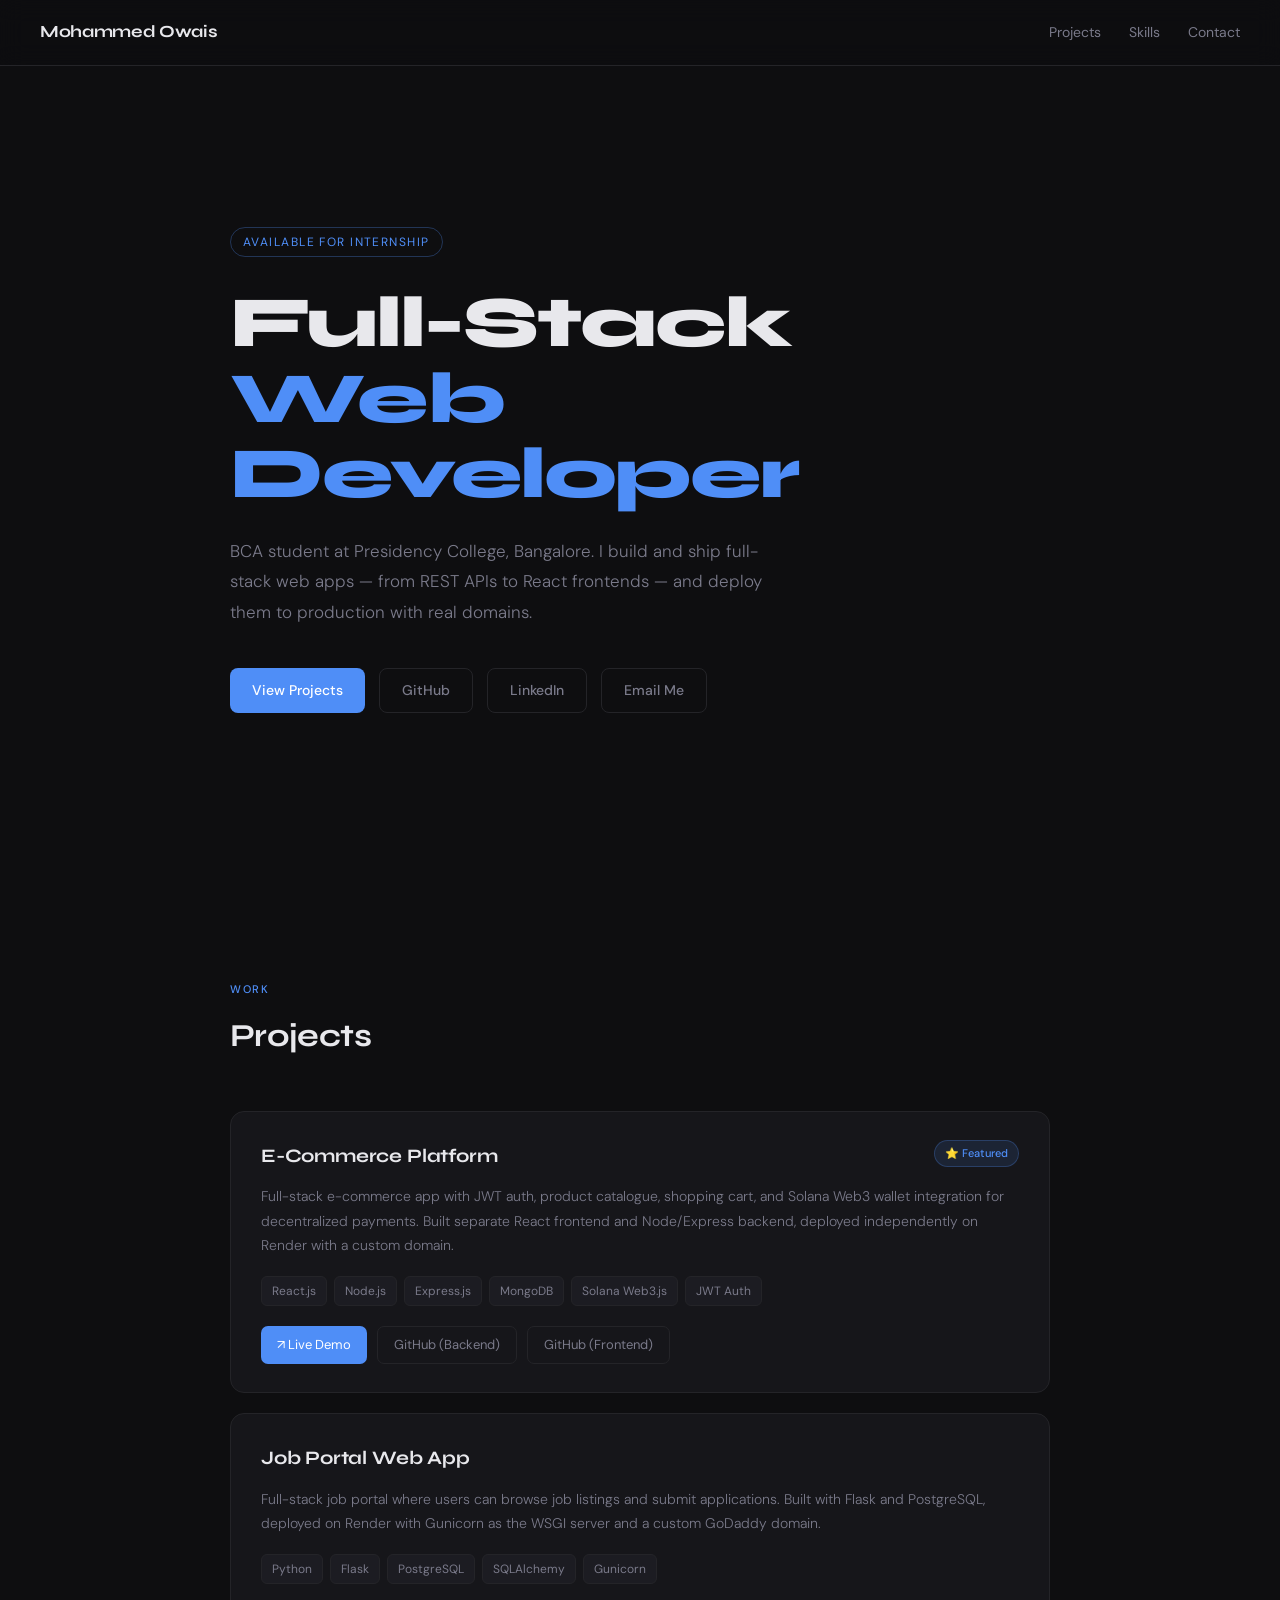
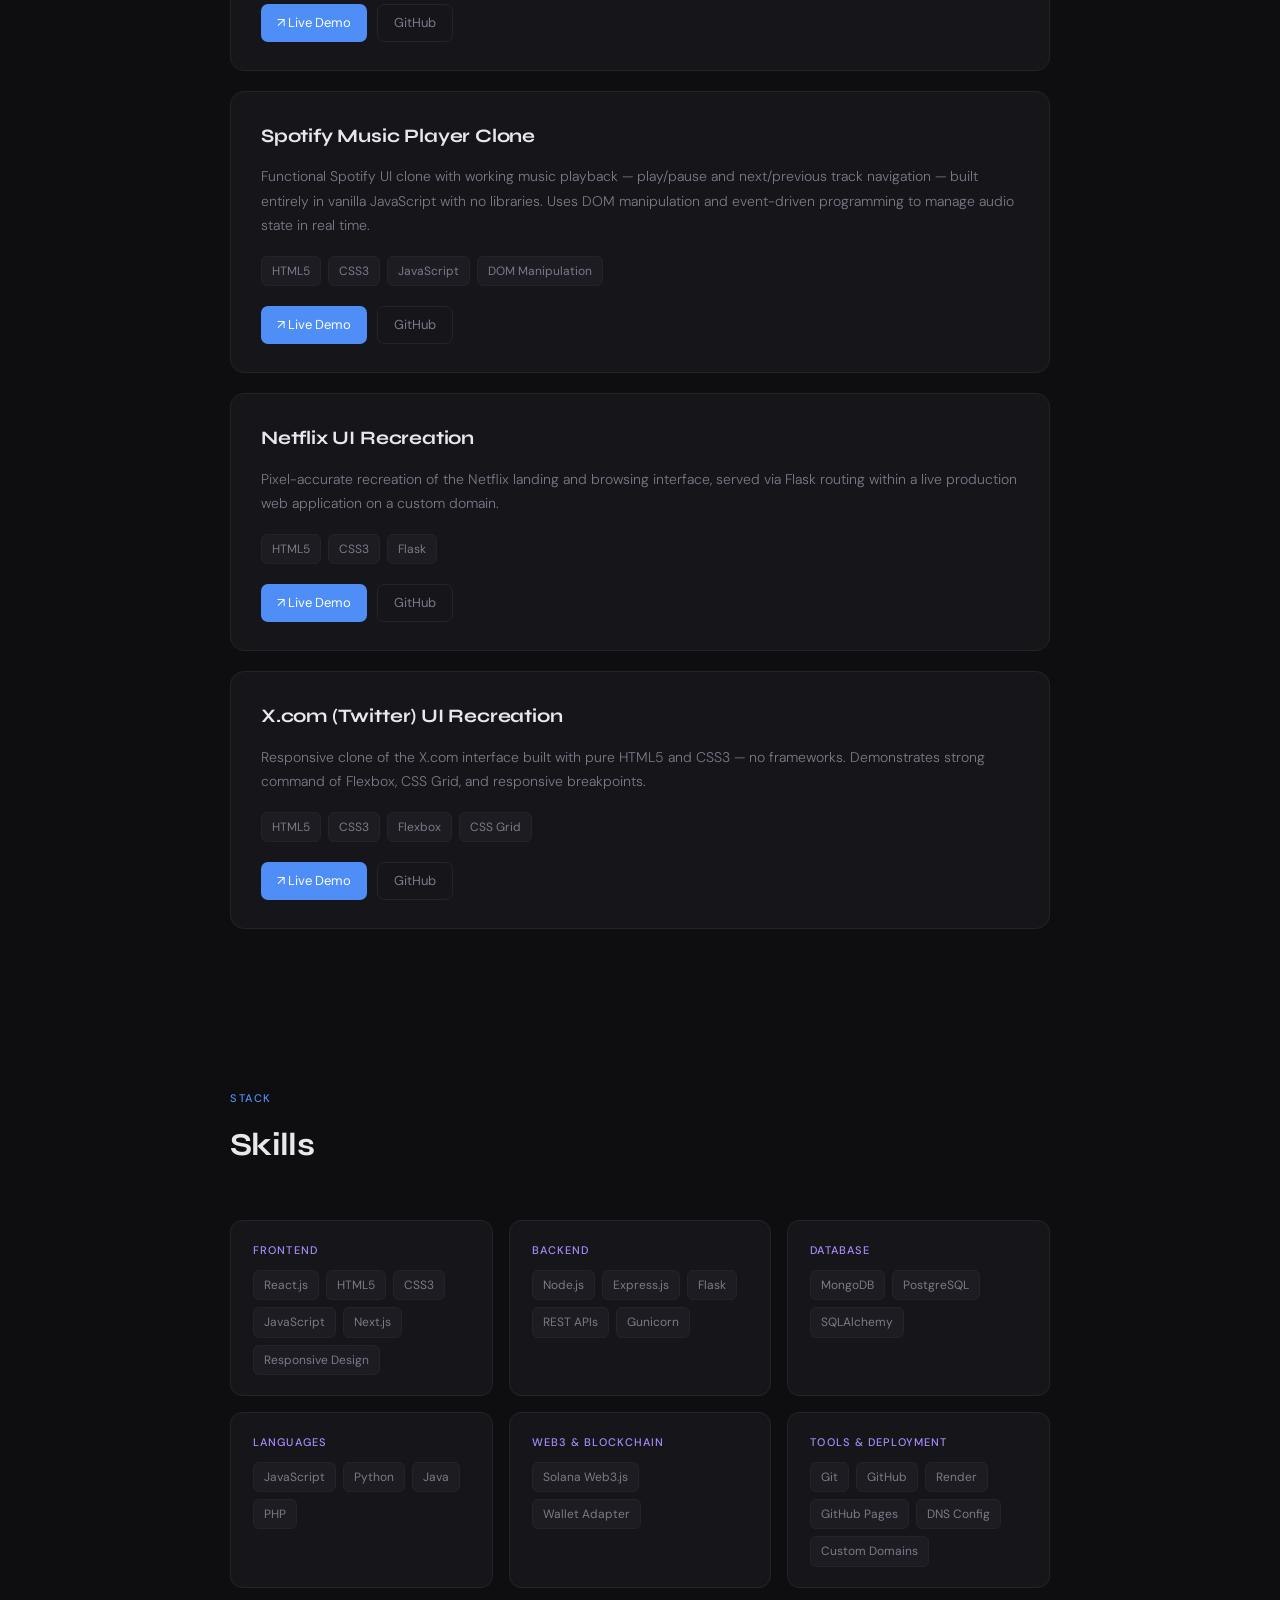
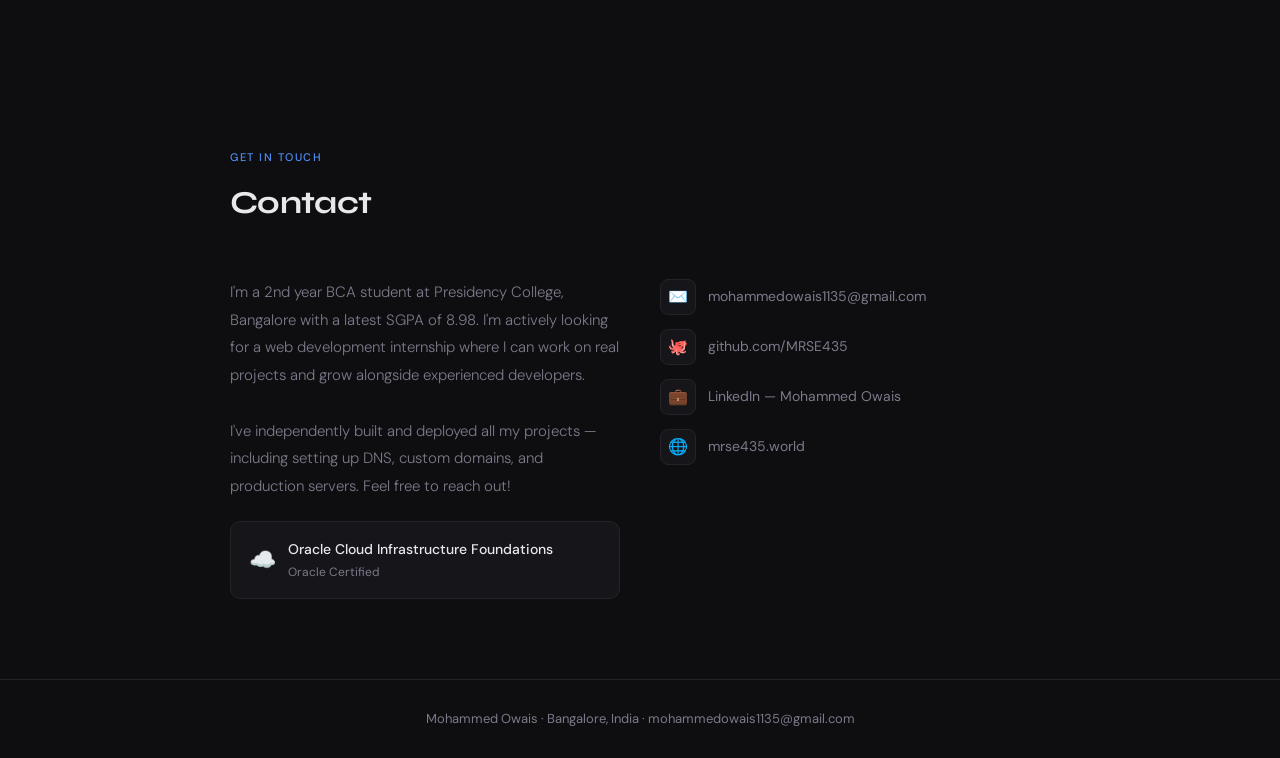
==== templates/Portfolio/index.html @ cd97cc3c "Add portfolio index.html with structure and styles This HTML file serves as the main structure for a" ====
<!DOCTYPE html>
<html lang="en">
<head>
  <meta charset="UTF-8" />
  <meta name="viewport" content="width=device-width, initial-scale=1.0"/>
  <title>Mohammed Owais — Web Developer</title>
  <link href="https://fonts.googleapis.com/css2?family=Syne:wght@400;600;700;800&family=DM+Sans:ital,wght@0,300;0,400;0,500;1,300&display=swap" rel="stylesheet"/>
  <style>
    *, *::before, *::after { box-sizing: border-box; margin: 0; padding: 0; }

    :root {
      --bg: #0e0e10;
      --surface: #16161a;
      --border: #242428;
      --text: #e8e8ec;
      --muted: #7a7a8a;
      --accent: #4f8ef7;
      --accent2: #a78bfa;
      --tag-bg: #1c1c22;
    }

    html { scroll-behavior: smooth; }

    body {
      background: var(--bg);
      color: var(--text);
      font-family: 'DM Sans', sans-serif;
      font-size: 15px;
      line-height: 1.7;
      min-height: 100vh;
    }

    /* NAV */
    nav {
      position: fixed; top: 0; left: 0; right: 0;
      z-index: 100;
      padding: 18px 40px;
      display: flex; justify-content: space-between; align-items: center;
      background: rgba(14,14,16,0.85);
      backdrop-filter: blur(12px);
      border-bottom: 1px solid var(--border);
    }
    .nav-name {
      font-family: 'Syne', sans-serif;
      font-weight: 700;
      font-size: 17px;
      color: var(--text);
      text-decoration: none;
      letter-spacing: -0.02em;
    }
    .nav-links { display: flex; gap: 28px; }
    .nav-links a {
      color: var(--muted);
      text-decoration: none;
      font-size: 14px;
      transition: color 0.2s;
    }
    .nav-links a:hover { color: var(--text); }

    /* HERO */
    .hero {
      min-height: 100vh;
      display: flex; align-items: center;
      padding: 120px 40px 80px;
      max-width: 900px;
      margin: 0 auto;
    }
    .hero-inner { width: 100%; }
    .hero-tag {
      display: inline-block;
      font-size: 12px;
      letter-spacing: 0.12em;
      text-transform: uppercase;
      color: var(--accent);
      border: 1px solid rgba(79,142,247,0.3);
      padding: 4px 12px;
      border-radius: 20px;
      margin-bottom: 28px;
    }
    h1 {
      font-family: 'Syne', sans-serif;
      font-size: clamp(42px, 7vw, 72px);
      font-weight: 800;
      line-height: 1.05;
      letter-spacing: -0.03em;
      color: var(--text);
      margin-bottom: 24px;
    }
    h1 span { color: var(--accent); }
    .hero-desc {
      font-size: 17px;
      color: var(--muted);
      max-width: 560px;
      margin-bottom: 40px;
      font-weight: 300;
      line-height: 1.8;
    }
    .hero-links { display: flex; gap: 14px; flex-wrap: wrap; }
    .btn {
      display: inline-flex; align-items: center; gap: 7px;
      padding: 10px 22px;
      border-radius: 8px;
      font-size: 14px;
      font-weight: 500;
      text-decoration: none;
      transition: all 0.2s;
      font-family: 'DM Sans', sans-serif;
    }
    .btn-primary {
      background: var(--accent);
      color: #fff;
    }
    .btn-primary:hover { background: #3a7de0; transform: translateY(-1px); }
    .btn-ghost {
      border: 1px solid var(--border);
      color: var(--muted);
      background: transparent;
    }
    .btn-ghost:hover { border-color: var(--muted); color: var(--text); transform: translateY(-1px); }

    /* SECTIONS */
    section {
      max-width: 900px;
      margin: 0 auto;
      padding: 80px 40px;
    }
    .section-label {
      font-size: 11px;
      letter-spacing: 0.14em;
      text-transform: uppercase;
      color: var(--accent);
      margin-bottom: 10px;
      font-weight: 500;
    }
    h2 {
      font-family: 'Syne', sans-serif;
      font-size: 32px;
      font-weight: 700;
      letter-spacing: -0.02em;
      margin-bottom: 48px;
      color: var(--text);
    }

    /* SKILLS */
    .skills-grid {
      display: grid;
      grid-template-columns: repeat(auto-fill, minmax(260px, 1fr));
      gap: 16px;
    }
    .skill-card {
      background: var(--surface);
      border: 1px solid var(--border);
      border-radius: 12px;
      padding: 20px 22px;
    }
    .skill-card-label {
      font-size: 11px;
      text-transform: uppercase;
      letter-spacing: 0.1em;
      color: var(--accent2);
      margin-bottom: 10px;
      font-weight: 500;
    }
    .skill-tags { display: flex; flex-wrap: wrap; gap: 7px; }
    .tag {
      background: var(--tag-bg);
      color: var(--muted);
      font-size: 12px;
      padding: 4px 10px;
      border-radius: 6px;
      border: 1px solid var(--border);
    }

    /* PROJECTS */
    .projects-list { display: flex; flex-direction: column; gap: 20px; }
    .project-card {
      background: var(--surface);
      border: 1px solid var(--border);
      border-radius: 14px;
      padding: 28px 30px;
      transition: border-color 0.2s, transform 0.2s;
      position: relative;
    }
    .project-card:hover {
      border-color: rgba(79,142,247,0.4);
      transform: translateY(-2px);
    }
    .project-top {
      display: flex;
      justify-content: space-between;
      align-items: flex-start;
      gap: 16px;
      flex-wrap: wrap;
      margin-bottom: 12px;
    }
    .project-name {
      font-family: 'Syne', sans-serif;
      font-size: 19px;
      font-weight: 700;
      color: var(--text);
      letter-spacing: -0.01em;
    }
    .project-star {
      font-size: 11px;
      background: rgba(79,142,247,0.12);
      color: var(--accent);
      border: 1px solid rgba(79,142,247,0.25);
      padding: 3px 10px;
      border-radius: 20px;
      font-weight: 500;
    }
    .project-desc {
      color: var(--muted);
      font-size: 14px;
      margin-bottom: 18px;
      line-height: 1.75;
      font-weight: 300;
    }
    .project-tech { display: flex; flex-wrap: wrap; gap: 7px; margin-bottom: 20px; }
    .project-links { display: flex; gap: 10px; flex-wrap: wrap; }
    .link-btn {
      display: inline-flex; align-items: center; gap: 6px;
      font-size: 13px;
      padding: 7px 16px;
      border-radius: 7px;
      text-decoration: none;
      transition: all 0.2s;
      font-family: 'DM Sans', sans-serif;
    }
    .link-live {
      background: var(--accent);
      color: #fff;
    }
    .link-live:hover { background: #3a7de0; }
    .link-github {
      border: 1px solid var(--border);
      color: var(--muted);
    }
    .link-github:hover { border-color: var(--muted); color: var(--text); }

    /* ABOUT/CONTACT */
    .contact-grid {
      display: grid;
      grid-template-columns: 1fr 1fr;
      gap: 40px;
      align-items: start;
    }
    .contact-info { display: flex; flex-direction: column; gap: 14px; }
    .contact-item {
      display: flex; align-items: center; gap: 12px;
      color: var(--muted);
      text-decoration: none;
      font-size: 14px;
      transition: color 0.2s;
    }
    .contact-item:hover { color: var(--text); }
    .contact-item-icon {
      width: 36px; height: 36px;
      background: var(--surface);
      border: 1px solid var(--border);
      border-radius: 8px;
      display: flex; align-items: center; justify-content: center;
      font-size: 16px;
      flex-shrink: 0;
    }
    .about-text {
      color: var(--muted);
      font-size: 15px;
      line-height: 1.85;
      font-weight: 300;
    }
    .cert-box {
      margin-top: 20px;
      background: var(--surface);
      border: 1px solid var(--border);
      border-radius: 10px;
      padding: 16px 18px;
      display: flex; align-items: center; gap: 12px;
    }
    .cert-icon { font-size: 22px; }
    .cert-title { font-size: 14px; font-weight: 500; color: var(--text); }
    .cert-sub { font-size: 12px; color: var(--muted); }

    /* FOOTER */
    footer {
      border-top: 1px solid var(--border);
      padding: 28px 40px;
      text-align: center;
      color: var(--muted);
      font-size: 13px;
    }

    @media (max-width: 640px) {
      nav { padding: 16px 20px; }
      .nav-links { gap: 16px; }
      .hero { padding: 100px 20px 60px; }
      section { padding: 60px 20px; }
      .contact-grid { grid-template-columns: 1fr; }
      footer { padding: 24px 20px; }
    }
  </style>
</head>
<body>

<nav>
  <a class="nav-name" href="#">Mohammed Owais</a>
  <div class="nav-links">
    <a href="#projects">Projects</a>
    <a href="#skills">Skills</a>
    <a href="#contact">Contact</a>
  </div>
</nav>

<!-- HERO -->
<div class="hero">
  <div class="hero-inner">
    <span class="hero-tag">Available for Internship</span>
    <h1>Full-Stack<br/><span>Web Developer</span></h1>
    <p class="hero-desc">
      BCA student at Presidency College, Bangalore. I build and ship full-stack web apps —
      from REST APIs to React frontends — and deploy them to production with real domains.
    </p>
    <div class="hero-links">
      <a href="#projects" class="btn btn-primary">View Projects</a>
      <a href="https://github.com/MRSE435" target="_blank" class="btn btn-ghost">GitHub</a>
      <a href="https://www.linkedin.com/in/mohammed-owais-66053a2a0/" target="_blank" class="btn btn-ghost">LinkedIn</a>
      <a href="mailto:mohammedowais1135@gmail.com" class="btn btn-ghost">Email Me</a>
    </div>
  </div>
</div>

<!-- PROJECTS -->
<section id="projects">
  <p class="section-label">Work</p>
  <h2>Projects</h2>
  <div class="projects-list">

    <div class="project-card">
      <div class="project-top">
        <span class="project-name">E-Commerce Platform</span>
        <span class="project-star">⭐ Featured</span>
      </div>
      <p class="project-desc">Full-stack e-commerce app with JWT auth, product catalogue, shopping cart, and Solana Web3 wallet integration for decentralized payments. Built separate React frontend and Node/Express backend, deployed independently on Render with a custom domain.</p>
      <div class="project-tech">
        <span class="tag">React.js</span>
        <span class="tag">Node.js</span>
        <span class="tag">Express.js</span>
        <span class="tag">MongoDB</span>
        <span class="tag">Solana Web3.js</span>
        <span class="tag">JWT Auth</span>
      </div>
      <div class="project-links">
        <a href="https://ecomfrontend-1-b46p.onrender.com" target="_blank" class="link-btn link-live">↗ Live Demo</a>
        <a href="https://github.com/MRSE435/ecombackend" target="_blank" class="link-btn link-github">GitHub (Backend)</a>
        <a href="https://github.com/MRSE435/ecomfrontend" target="_blank" class="link-btn link-github">GitHub (Frontend)</a>
      </div>
    </div>

    <div class="project-card">
      <div class="project-top">
        <span class="project-name">Job Portal Web App</span>
      </div>
      <p class="project-desc">Full-stack job portal where users can browse job listings and submit applications. Built with Flask and PostgreSQL, deployed on Render with Gunicorn as the WSGI server and a custom GoDaddy domain.</p>
      <div class="project-tech">
        <span class="tag">Python</span>
        <span class="tag">Flask</span>
        <span class="tag">PostgreSQL</span>
        <span class="tag">SQLAlchemy</span>
        <span class="tag">Gunicorn</span>
      </div>
      <div class="project-links">
        <a href="https://flaskappv2-1.onrender.com" target="_blank" class="link-btn link-live">↗ Live Demo</a>
        <a href="https://github.com/MRSE435/flaskappv2" target="_blank" class="link-btn link-github">GitHub</a>
      </div>
    </div>

    <div class="project-card">
      <div class="project-top">
        <span class="project-name">Spotify Music Player Clone</span>
      </div>
      <p class="project-desc">Functional Spotify UI clone with working music playback — play/pause and next/previous track navigation — built entirely in vanilla JavaScript with no libraries. Uses DOM manipulation and event-driven programming to manage audio state in real time.</p>
      <div class="project-tech">
        <span class="tag">HTML5</span>
        <span class="tag">CSS3</span>
        <span class="tag">JavaScript</span>
        <span class="tag">DOM Manipulation</span>
      </div>
      <div class="project-links">
        <a href="https://spotifyclonev2.onrender.com/" target="_blank" class="link-btn link-live">↗ Live Demo</a>
        <a href="https://github.com/MRSE435/Spotifyclone" target="_blank" class="link-btn link-github">GitHub</a>
      </div>
    </div>

    <div class="project-card">
      <div class="project-top">
        <span class="project-name">Netflix UI Recreation</span>
      </div>
      <p class="project-desc">Pixel-accurate recreation of the Netflix landing and browsing interface, served via Flask routing within a live production web application on a custom domain.</p>
      <div class="project-tech">
        <span class="tag">HTML5</span>
        <span class="tag">CSS3</span>
        <span class="tag">Flask</span>
      </div>
      <div class="project-links">
        <a href="https://www.mrse435.world/netflixclone" target="_blank" class="link-btn link-live">↗ Live Demo</a>
        <a href="https://github.com/MRSE435/GlobalCanvas" target="_blank" class="link-btn link-github">GitHub</a>
      </div>
    </div>

    <div class="project-card">
      <div class="project-top">
        <span class="project-name">X.com (Twitter) UI Recreation</span>
      </div>
      <p class="project-desc">Responsive clone of the X.com interface built with pure HTML5 and CSS3 — no frameworks. Demonstrates strong command of Flexbox, CSS Grid, and responsive breakpoints.</p>
      <div class="project-tech">
        <span class="tag">HTML5</span>
        <span class="tag">CSS3</span>
        <span class="tag">Flexbox</span>
        <span class="tag">CSS Grid</span>
      </div>
      <div class="project-links">
        <a href="https://mrse435.github.io/X.COM-FRONTEND-CLONE/" target="_blank" class="link-btn link-live">↗ Live Demo</a>
        <a href="https://github.com/MRSE435/X.COM-FRONTEND-CLONE" target="_blank" class="link-btn link-github">GitHub</a>
      </div>
    </div>

  </div>
</section>

<!-- SKILLS -->
<section id="skills">
  <p class="section-label">Stack</p>
  <h2>Skills</h2>
  <div class="skills-grid">
    <div class="skill-card">
      <p class="skill-card-label">Frontend</p>
      <div class="skill-tags">
        <span class="tag">React.js</span>
        <span class="tag">HTML5</span>
        <span class="tag">CSS3</span>
        <span class="tag">JavaScript</span>
        <span class="tag">Next.js</span>
        <span class="tag">Responsive Design</span>
      </div>
    </div>
    <div class="skill-card">
      <p class="skill-card-label">Backend</p>
      <div class="skill-tags">
        <span class="tag">Node.js</span>
        <span class="tag">Express.js</span>
        <span class="tag">Flask</span>
        <span class="tag">REST APIs</span>
        <span class="tag">Gunicorn</span>
      </div>
    </div>
    <div class="skill-card">
      <p class="skill-card-label">Database</p>
      <div class="skill-tags">
        <span class="tag">MongoDB</span>
        <span class="tag">PostgreSQL</span>
        <span class="tag">SQLAlchemy</span>
      </div>
    </div>
    <div class="skill-card">
      <p class="skill-card-label">Languages</p>
      <div class="skill-tags">
        <span class="tag">JavaScript</span>
        <span class="tag">Python</span>
        <span class="tag">Java</span>
        <span class="tag">PHP</span>
      </div>
    </div>
    <div class="skill-card">
      <p class="skill-card-label">Web3 & Blockchain</p>
      <div class="skill-tags">
        <span class="tag">Solana Web3.js</span>
        <span class="tag">Wallet Adapter</span>
      </div>
    </div>
    <div class="skill-card">
      <p class="skill-card-label">Tools & Deployment</p>
      <div class="skill-tags">
        <span class="tag">Git</span>
        <span class="tag">GitHub</span>
        <span class="tag">Render</span>
        <span class="tag">GitHub Pages</span>
        <span class="tag">DNS Config</span>
        <span class="tag">Custom Domains</span>
      </div>
    </div>
  </div>
</section>

<!-- CONTACT -->
<section id="contact">
  <p class="section-label">Get in Touch</p>
  <h2>Contact</h2>
  <div class="contact-grid">
    <div>
      <p class="about-text">
        I'm a 2nd year BCA student at Presidency College, Bangalore with a latest SGPA of 8.98.
        I'm actively looking for a web development internship where I can work on real projects
        and grow alongside experienced developers.<br/><br/>
        I've independently built and deployed all my projects — including setting up DNS,
        custom domains, and production servers. Feel free to reach out!
      </p>
      <div class="cert-box">
        <span class="cert-icon">☁️</span>
        <div>
          <div class="cert-title">Oracle Cloud Infrastructure Foundations</div>
          <div class="cert-sub">Oracle Certified</div>
        </div>
      </div>
    </div>
    <div class="contact-info">
      <a href="mailto:mohammedowais1135@gmail.com" class="contact-item">
        <span class="contact-item-icon">✉️</span>
        mohammedowais1135@gmail.com
      </a>
      <a href="https://github.com/MRSE435" target="_blank" class="contact-item">
        <span class="contact-item-icon">🐙</span>
        github.com/MRSE435
      </a>
      <a href="https://www.linkedin.com/in/mohammed-owais-66053a2a0/" target="_blank" class="contact-item">
        <span class="contact-item-icon">💼</span>
        LinkedIn — Mohammed Owais
      </a>
      <a href="http://mrse435.world" target="_blank" class="contact-item">
        <span class="contact-item-icon">🌐</span>
        mrse435.world
      </a>
    </div>
  </div>
</section>

<footer>
  <p>Mohammed Owais · Bangalore, India · mohammedowais1135@gmail.com</p>
</footer>

</body>
</html>
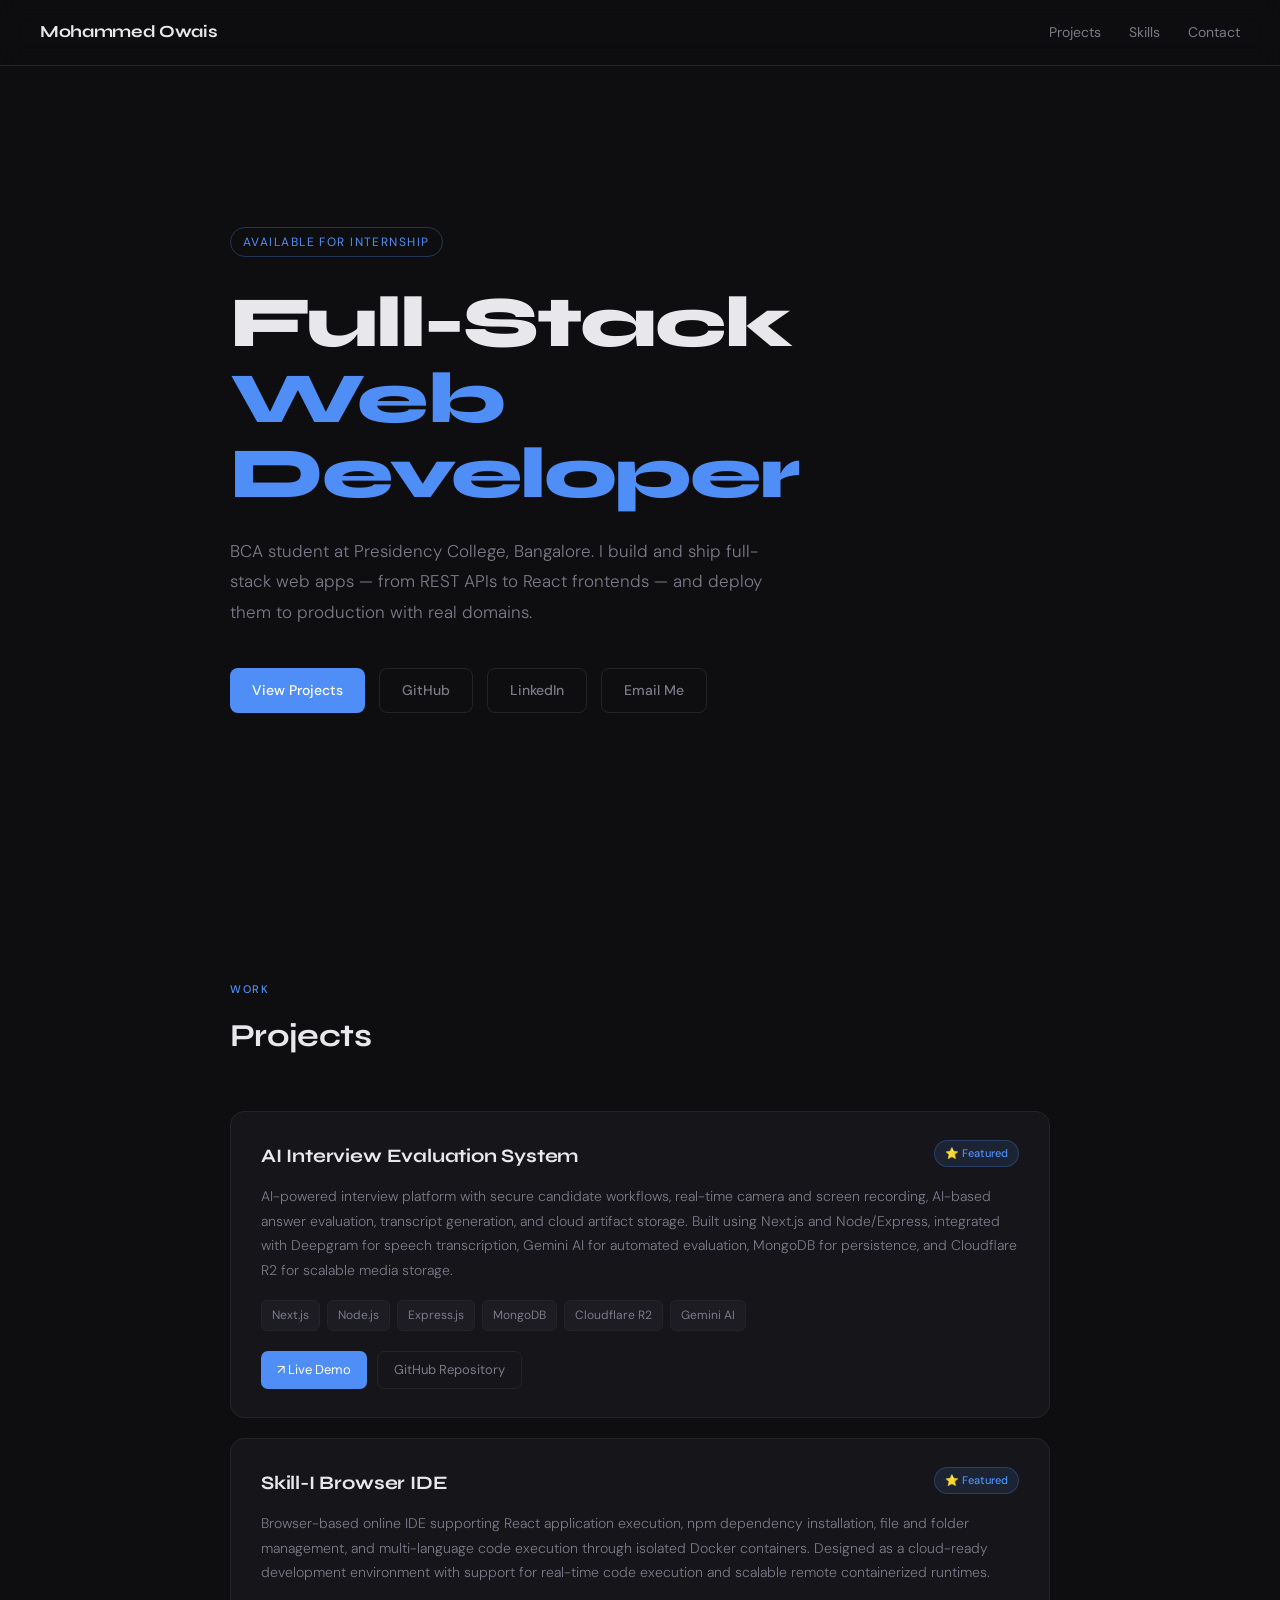
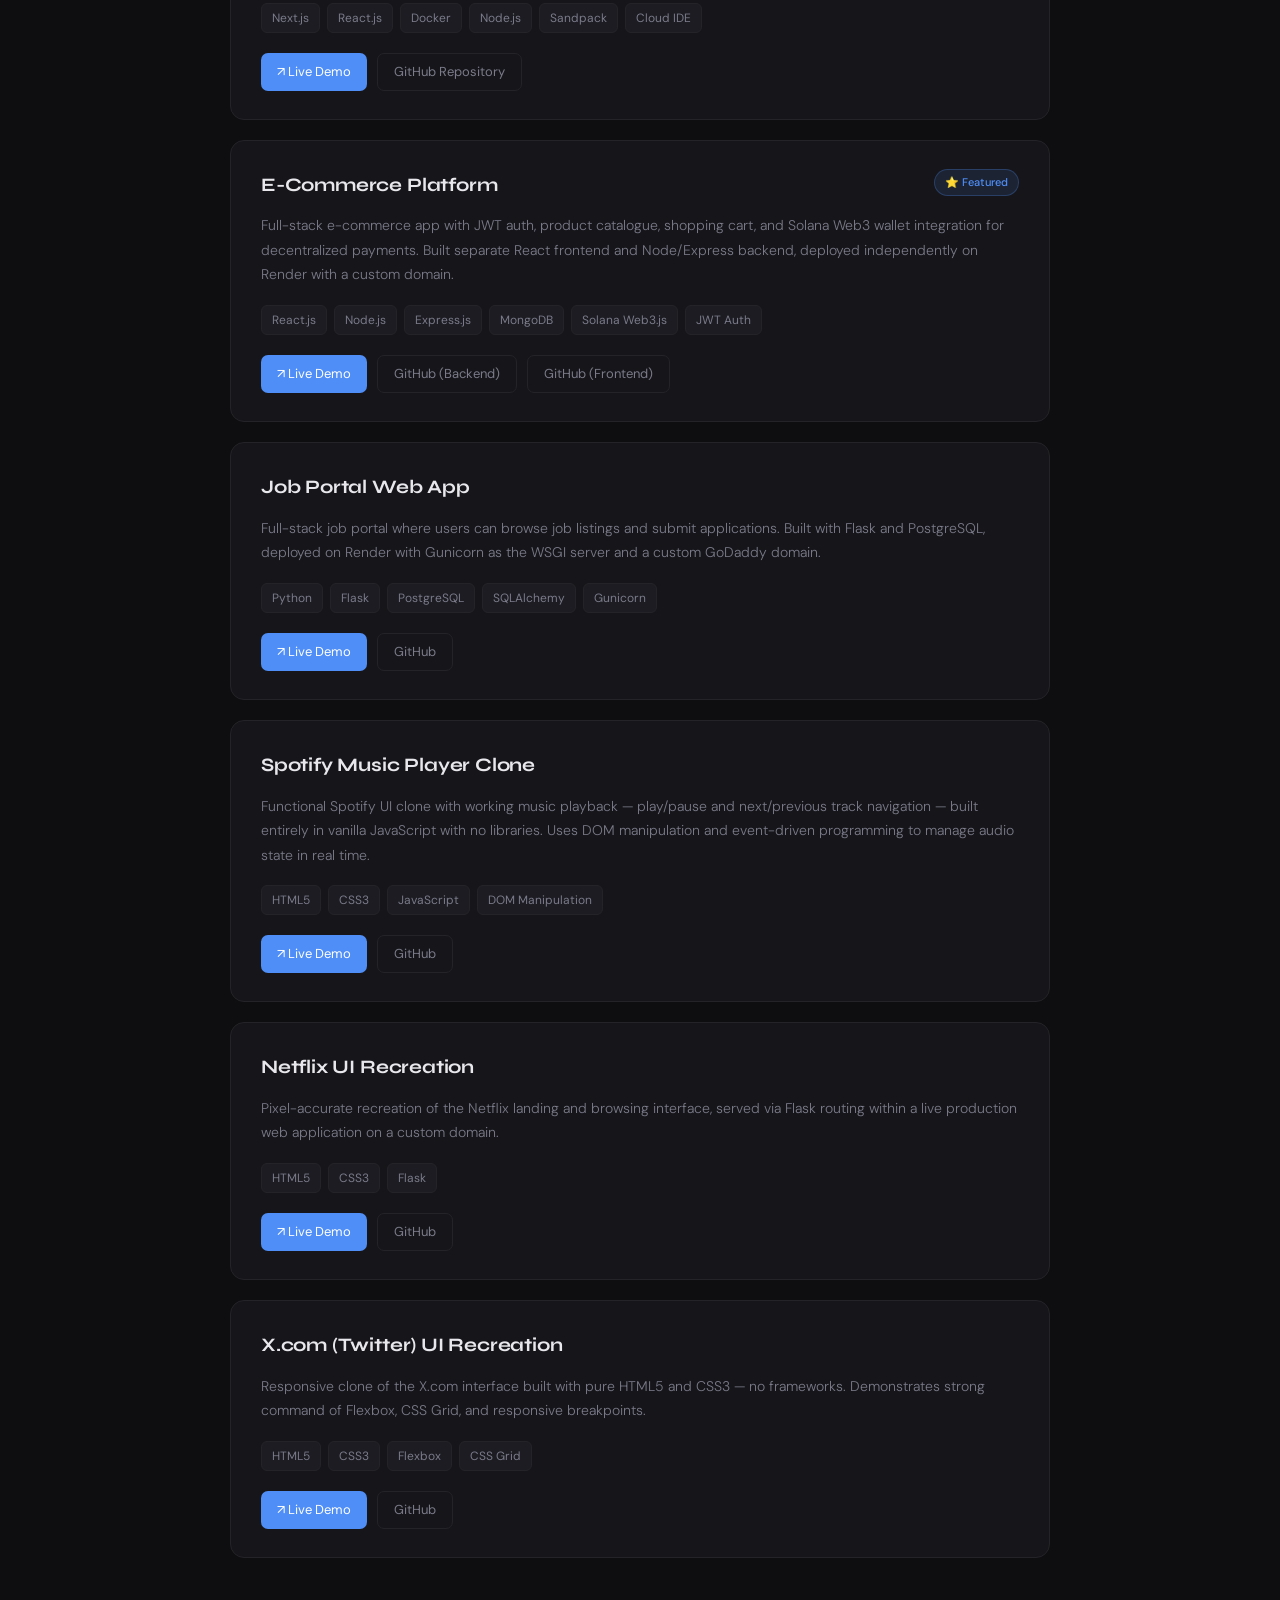
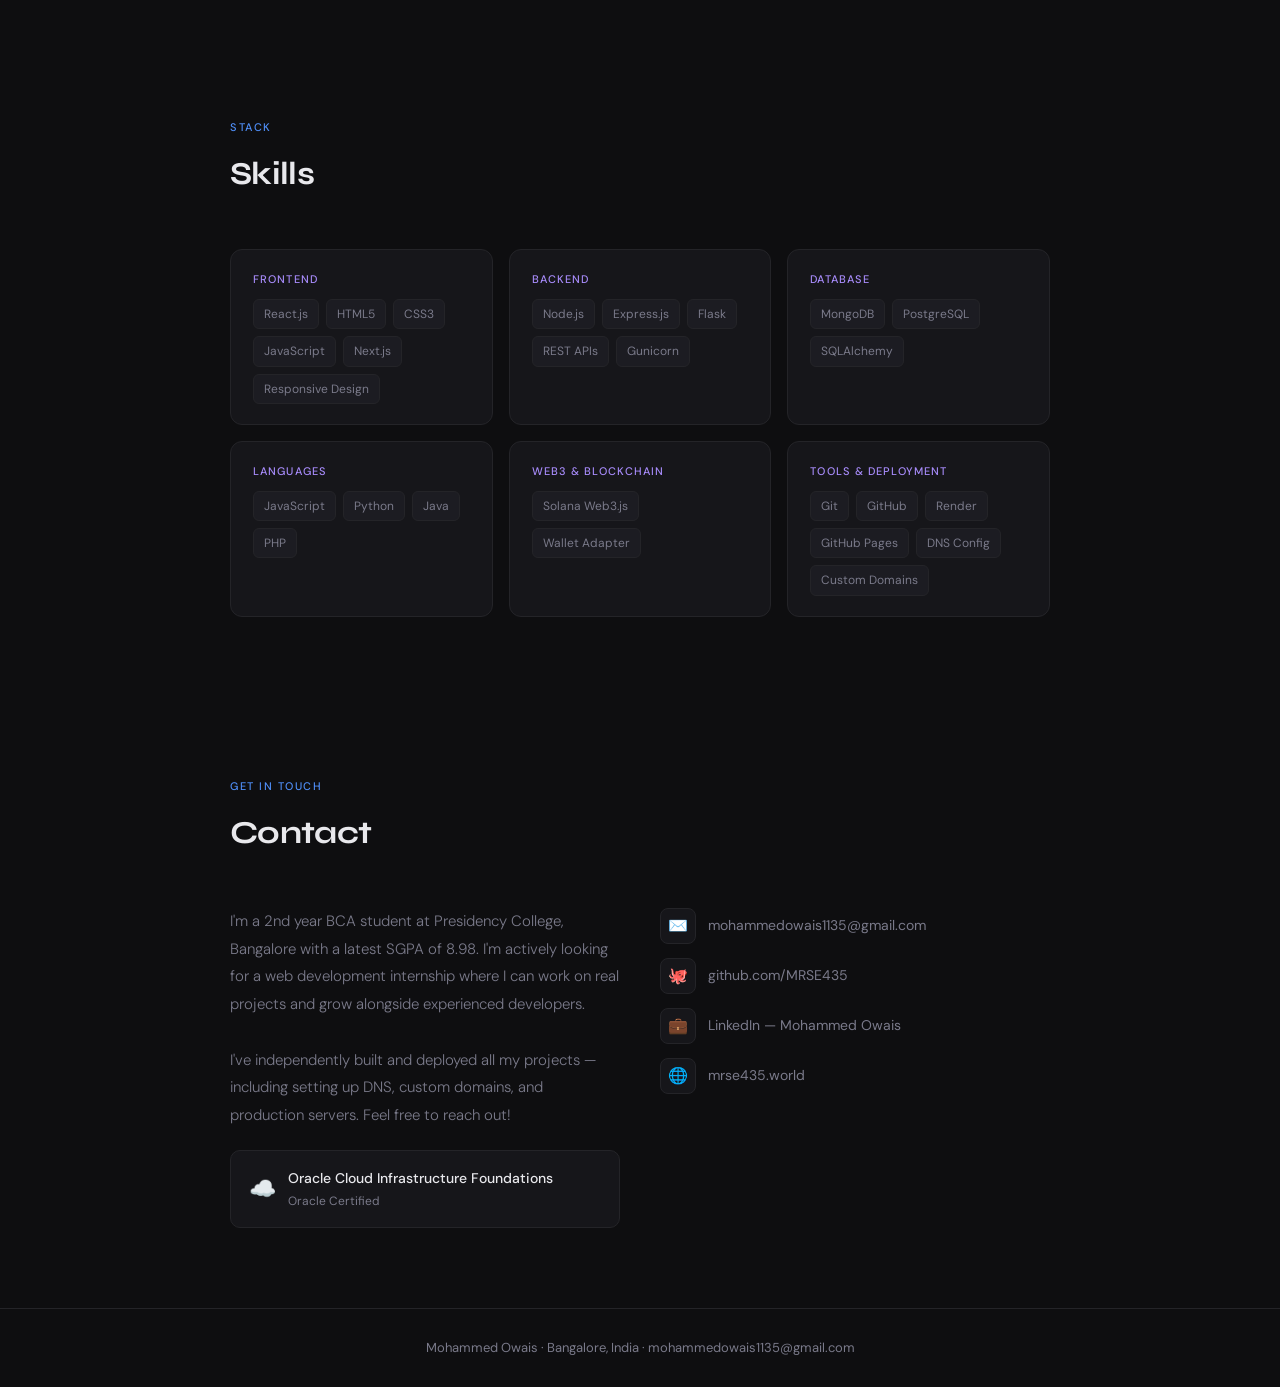
==== commit 0d7c6e6c: "updated portfolio wiht new projects" ====
--- a/templates/Portfolio/index.html
+++ b/templates/Portfolio/index.html
@@ -335,6 +335,62 @@
   <h2>Projects</h2>
   <div class="projects-list">
 
+<div class="project-card">
+  <div class="project-top">
+    <span class="project-name">AI Interview Evaluation System</span>
+    <span class="project-star">⭐ Featured</span>
+  </div>
+
+  <p class="project-desc">
+    AI-powered interview platform with secure candidate workflows, real-time camera and screen recording, AI-based answer evaluation, transcript generation, and cloud artifact storage. Built using Next.js and Node/Express, integrated with Deepgram for speech transcription, Gemini AI for automated evaluation, MongoDB for persistence, and Cloudflare R2 for scalable media storage.
+  </p>
+
+  <div class="project-tech">
+    <span class="tag">Next.js</span>
+    <span class="tag">Node.js</span>
+    <span class="tag">Express.js</span>
+    <span class="tag">MongoDB</span>
+    <span class="tag">Cloudflare R2</span>
+    <span class="tag">Gemini AI</span>
+  </div>
+
+  <div class="project-links">
+    <a href="https://ai-interview-system-two.vercel.app" target="_blank" class="link-btn link-live">
+      ↗ Live Demo
+    </a>
+
+    <a href="https://github.com/MRSE435/AI-INTERVIEW-SYSTEM" target="_blank" class="link-btn link-github">
+      GitHub Repository
+    </a>
+  </div>
+</div>
+
+    <div class="project-card">
+  <div class="project-top">
+    <span class="project-name">Skill-I Browser IDE</span>
+    <span class="project-star">⭐ Featured</span>
+  </div>
+
+  <p class="project-desc">
+    Browser-based online IDE supporting React application execution, npm dependency installation, file and folder management, and multi-language code execution through isolated Docker containers. Designed as a cloud-ready development environment with support for real-time code execution and scalable remote containerized runtimes.
+  </p>
+
+  <div class="project-tech">
+    <span class="tag">Next.js</span>
+    <span class="tag">React.js</span>
+    <span class="tag">Docker</span>
+    <span class="tag">Node.js</span>
+    <span class="tag">Sandpack</span>
+    <span class="tag">Cloud IDE</span>
+  </div>
+
+  <div class="project-links">
+    <a href="https://skill-i-ide.vercel.app/" target="_blank" class="link-btn link-live">↗ Live Demo</a>
+    <a href="https://github.com/MRSE435/SkillI-Ide" target="_blank" class="link-btn link-github">GitHub Repository</a>
+  </div>
+</div>
+    
+    
     <div class="project-card">
       <div class="project-top">
         <span class="project-name">E-Commerce Platform</span>
